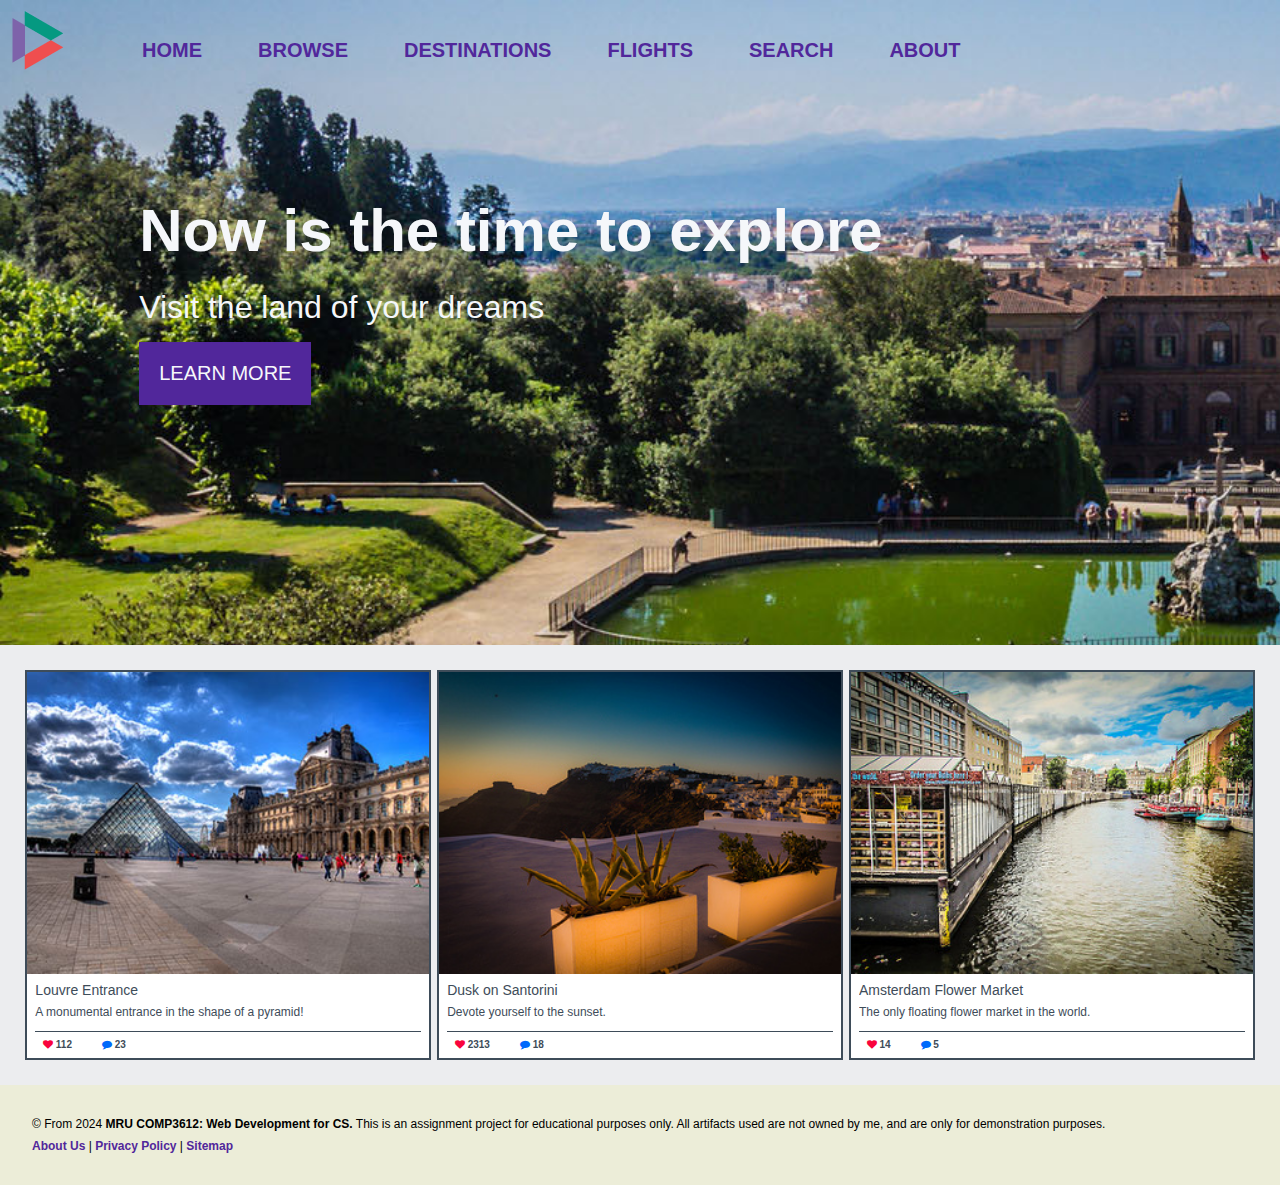
==== index.html @ 6ecb2676 "Initial commit" ====
<!DOCTYPE html>
<html lang="en">

<head>
    <meta charset="utf-8">
    <title>Assignment 1</title>
    <meta name="viewport" content="width=device-width, initial-scale=1.0" />
    <link href="https://fonts.googleapis.com/css2?family=Roboto+Condensed:wght@300;400;700&display=swap"
        rel="stylesheet">
    <link href="https://cdnjs.cloudflare.com/ajax/libs/font-awesome/4.7.0/css/font-awesome.min.css" rel='stylesheet'>
    <link rel="stylesheet" href="./style.css" />
</head>

<body>
    <div class="header-main-container index">
        <header class="header">
            <div class="logo"><a href="index.html"></a></div>
            <nav>
                <ul>
                    <li><a href="index.html">HOME</a></li>
                    <li><a href="#">BROWSE</a></li>
                    <li><a href="#">DESTINATIONS</a></li>
                    <li><a href="#">FLIGHTS</a></li>
                    <li><a href="#">SEARCH</a></li>
                    <li><a href="#">ABOUT</a></li>
                </ul>
            </nav>
        </header>

        <main class="hero">
            <h1>Now is the time to explore</h1>
            <div class="CTA">Visit the land of your dreams</div>
            <div class="button learn"><a href="#"> LEARN MORE </a></div>
        </main>
    </div>
    <div class="cards-container">
        <section id="cards">
            <a href="travel-1.html" class="card one">
                <img src="./images/1-small.jpg" alt="Image of a pyramid shaped entrance">
                <div class="context">
                    <div class="information">
                        <div class="title">
                            Louvre Entrance
                        </div>
                        <div class="excerpt">
                            <p>A monumental entrance in the shape of a pyramid!</p>
                        </div>
                    </div>
                    <div class="interactions">
                        <span class="likes">
                            <span class="fa fa-heart"></span>
                            <span class="count">112</span>
                        </span>
                        <span class="comments">
                            <span class="fa fa-comment"></span>
                            <span class="count">23</span>
                        </span>
                    </div>
                </div>
            </a>
            <a href="travel-2.html" class="card two">
                <img src="./images/2-small.jpg" alt="Image of alot of houses">
                <div class="context">
                    <div class="information">
                        <div class="title">
                            Dusk on Santorini
                        </div>
                        <div class="excerpt">
                            <p>Devote yourself to the sunset.</p>
                        </div>
                    </div>
                    <div class="interactions">
                        <span class="likes">
                            <span class="fa fa-heart"></span>
                            <span class="count">2313</span>
                        </span>
                        <span class="comments">
                            <span class="fa fa-comment"></span>
                            <span class="count">18</span>
                        </span>
                    </div>
                </div>
            </a>
            <a href="travel-3.html" class="card three">
                <img src="./images/3-small.jpg" alt="Image of Amsterdam's floating flower market">
                <div class="context">
                    <div class="information">
                        <div class="title">
                            Amsterdam Flower Market
                        </div>
                        <div class="excerpt">
                            <p>The only floating flower market in the world.</p>
                        </div>
                    </div>
                    <div class="interactions">
                        <span class="likes">
                            <span class="fa fa-heart"></span>
                            <span class="count">14</span>
                        </span>
                        <span class="comments">
                            <span class="fa fa-comment"></span>
                            <span class="count">5</span>
                        </span>
                    </div>
                </div>
            </a>
        </section>
    </div>

    <footer>
        <p>&copy; From 2024 <span>MRU COMP3612: Web Development for CS.</span> This is an assignment project for
            educational purposes only. All artifacts used are not owned by me, and are only for demonstration purposes.
        </p>
        <div class="links">
            <p>
                <a href="#">About Us</a> | <a href="#">Privacy Policy</a> | <a href="#">Sitemap</a>
            </p>
        </div>
    </footer>
</body>

</html>
---- style.css ----
:root {
    --color-link-default: #51279B;
    --color-link-hover: #8662C7;
    --color-button-default: #51279B;
    --color-button-hover: #8662C7;
    --color-button-text: #F5F7FA;
    --color-card-default: white;
    --color-card-hover: #ECEDD8;
    --color-text-light: #F5F7FA;
    --color-text-dark: #3E4C59;
    --color-border: #3E4C59;
    --color-default-background: #ECEDEF;
    --color-footer-background: #ECEDD8;
    --font-size-small: 10px;
    --font-size-medium: 12px;
    --font-size-large: 14px;

    /*These are the sizes that got my home looking closer to the one in the Assignment specs*/
    --font-size-larger: 20px; /*Header Links and Button*/
    --font-size-largest: 32px; /*CTA in home*/
    --font-size-Large: 60px; /*Title in home*/

    --font-weight-normal: 400;
    --font-weight-bold: 600;
    --font-weight-bolder: 800;
}

footer {
    display: flex;
    flex-direction: column;
    padding: 2em;
    row-gap: 0.5em;
    background-color: var(--color-footer-background);
}

footer .links {
    display: flex;
    flex-direction: row;
}

footer>p {
    font-size: var(--font-size-medium);
}

footer>.links {
    font-size: var(--font-size-medium);
}

footer span,
footer a {
    font-weight: var(--font-weight-bold);
}

* {
    box-sizing: border-box;
    padding: 0;
    margin: 0;
    list-style: none;
}

a {
    text-decoration: none;
}

body {
    font-family: Arial, Helvetica, sans-serif;
    font-weight: var(--font-weight-normal);
    background-color: var(--color-default-background);
}

img {
    object-fit: cover;
    width: 100%;
    height: auto;
}

.header-main-container {
    background-repeat: no-repeat;
    background-size: cover;
    background-attachment: fixed;
}

.header-main-container.index {
    display: flex;
    flex-direction: column;
    background-image: url(./images/florence.jpg);
}

.header-main-container.first {
    background-image: url(./images/travel-1-background.png);
}

.header-main-container.second {
    background-image: url(./images/travel-2-background.png);
}

.header-main-container.third {
    background-image: url(./images/travel-3-background.png);
}

footer a:link,
nav a:link {
    color: var(--color-link-default);
}

footer a:hover,
nav a:hover {
    color: var(--color-link-hover);
}

header,
header nav ul {
    display: flex;
    flex-direction: row;
    gap: 2.8em;
}

header {
    align-items: center;
    font-size: var(--font-size-larger);
    font-weight: 600;
    height: auto;
    padding: 0.5em;
    gap: 2.6em;
}

header nav ul {
    flex-wrap: wrap;
}

header .logo {
    background-image: url(./images/logo.png);
    background-repeat: no-repeat;
    min-width: 80px;
    min-height: 80px;
}

.hero {
    display: flex;
    flex-direction: column;
    padding: 6em 8.7em 15em 8.7em;
}

.hero * {
    color: var(--color-text-light);
}

.hero h1 {
    font-size: var(--font-size-Large);
    font-weight: var(--font-weight-bolder);
    margin-bottom: 0.4em;
}

.hero .CTA {
    font-size: var(--font-size-largest);
    font-weight: var(--font-weight-normal);
    margin-bottom: 0.5em;
}

.button a:link {
    display: inline-block;
    font-size: var(--font-size-larger);
    background-color: var(--color-button-default);
    text-align: center;
    padding: 1em;
}

.button a:hover {
    background-color: var(--color-button-hover);
}

.button.learn a {
    color: var(--color-text-light);
}

.information *,
.interactions .count {
    color: var(--color-text-dark);
}

.cards-container {
    display: grid;
    grid-template-columns: repeat(10, 1fr);
    grid-template-rows: repeat(1, 1fr);
    padding: 1%;
}

/* got this "hack" to prevent the last div element from warping to the 
next line from gpt, i just asked it why my div element was going to the next line, and 
it told me the whitespace between the div elements was getting printed. It gave me 
an aswer of putting comments between each div element, or setting font-size to 0.
Since the question requires that I use a display of inline-block, I just accepted this was 
the only way to do it, and just chose the later. */
#cards {
    grid-column: 1 / span 10;
    grid-row: 1;
    padding: 1%;
    font-size: 0;
    background-color: var(--color-image-background);
}

.card {
    display: inline-block;
    margin-right: 0.5%;
    width: calc(33.33% - 1%/3);
    border: 2px solid var(--color-border);
    background-color: var(--color-card-default);
    min-height: 100% !important;
    max-height: 100% !important;
}

.card:last-child {
    margin-right: 0;
}

.card:hover {
    background-color: var(--color-card-hover);
}

/* wanted to give the image a hover effect, so i just changed the opacity. 
I got the transition part from gpt*/
.card:hover > img {
    opacity: 80%;
    transition: opacity 0.3s ease;
}

.card .information .title {
    font-size: var(--font-size-large);
    font-weight: var(--font-weight-normal);
    margin-bottom: 0.5em;
}

.card .information .excerpt {
    font-size: var(--font-size-medium);
    font-weight: var(--font-weight-normal);
    margin-bottom: 1em;
}

.card .interactions {
    font-size: var(--font-size-small);
}

.interactions {
    display: flex;
    justify-content: left;
    align-items: center;
    padding: 2% 2% 2% 2%;
    gap: 3em;
    border-top: 1px solid var(--color-border)
}

.interactions>span {
    font-weight: var(--font-weight-bolder);
}

.likes .fa.fa-heart {
    color: #F9033D
}

.comments .fa.fa-comment {
    color: #0069fb;
}

.page {
    margin: 0;
    display: grid;
    grid-template: repeat(10, 1fr) / repeat(10, 1fr);
    max-width: 100%;
    max-height: 100%; 
    padding: 1%;
    gap: 1%;
}

.page>.image-container {
    grid-row: 1 / span 7;
    grid-column: 2 / span 5;
    padding: 0.5%;
    background-color: var(--color-default-background);
    border: 2px solid var(--color-border);
}

.image-container>img {
    max-width: 100%;
    max-height: 100%;
    padding: 0.5%;
}

.information-container,
.context {
    display: flex;
    flex-direction: column;
}

.page>.information-container {
    grid-row: 1 / span 7;
    grid-column: 7 / span 4;
    background-color: white;
    border: 1px solid var(--color-border);
    max-height: 100%;
}

.context {
    flex: 1;
    max-height: 100%;
    padding: 2% 2% 0 2%;
}

/*Played around with the description getting longer, and having a vertical scrolling*/
.information {
    flex: 1;        
    overflow-y: auto;
}

.information * {
    color: var(--color-text-dark);
}

.page .information .title {
    font-size: var(--font-size-larger);
    margin-bottom: 0.1em;
}

.information .location > span{
    display: inline-block;
    font-size: var(--font-size-large);
    margin-bottom: 1em;
}

.location .fa.fa-map-marker {
    color: red;
}

.information .excerpt {
    font-size: var(--font-size-larger);
    font-weight: var(--font-weight-bold);
    margin-bottom: 0.5em;
}

.information .description>p {
    font-size: var(--font-size-large);
}

.related>div {
    background-color: var(--color-default-background);
    border: 2px solid var(--color-border);
    border-radius: 3px;
}

.related {
    grid-row: 8 / span 3;
    grid-column: 2 / span 8;
    display: flex;
    flex-direction: row;
    justify-content: center;
    align-items: normal;
    margin-bottom: 0.5%;
    background-color: transparent;
    gap: 1%;
}

.related>div>img {
    object-fit: cover;
    padding: 0.5%;
}
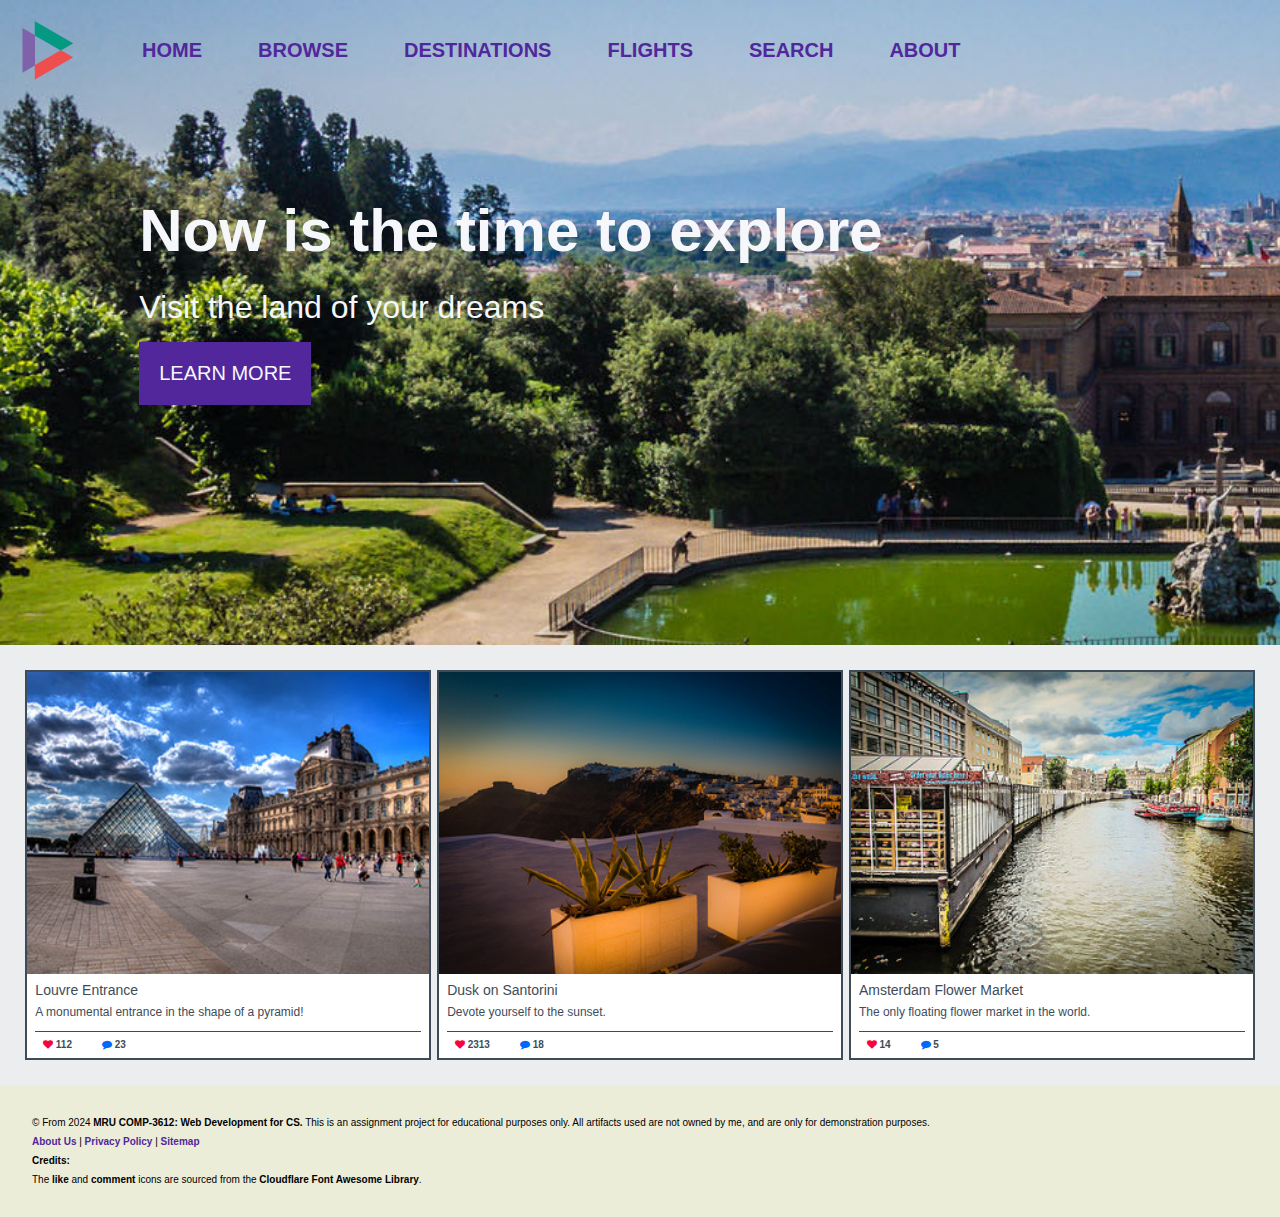
==== commit 3db8c1b3: "fourth commit" ====
--- a/index.html
+++ b/index.html
@@ -5,8 +5,6 @@
     <meta charset="utf-8">
     <title>Assignment 1</title>
     <meta name="viewport" content="width=device-width, initial-scale=1.0" />
-    <link href="https://fonts.googleapis.com/css2?family=Roboto+Condensed:wght@300;400;700&display=swap"
-        rel="stylesheet">
     <link href="https://cdnjs.cloudflare.com/ajax/libs/font-awesome/4.7.0/css/font-awesome.min.css" rel='stylesheet'>
     <link rel="stylesheet" href="./style.css" />
 </head>
@@ -30,12 +28,12 @@
         <main class="hero">
             <h1>Now is the time to explore</h1>
             <div class="CTA">Visit the land of your dreams</div>
-            <div class="button learn"><a href="#"> LEARN MORE </a></div>
+            <div class="button"><a href="#"> LEARN MORE </a></div>
         </main>
     </div>
-    <div class="cards-container">
-        <section id="cards">
-            <a href="travel-1.html" class="card one">
+    <section class="cards-container">
+        <div id="cards">
+            <a href="travel-1.html" class="card">
                 <img src="./images/1-small.jpg" alt="Image of a pyramid shaped entrance">
                 <div class="context">
                     <div class="information">
@@ -58,7 +56,7 @@
                     </div>
                 </div>
             </a>
-            <a href="travel-2.html" class="card two">
+            <a href="travel-2.html" class="card">
                 <img src="./images/2-small.jpg" alt="Image of alot of houses">
                 <div class="context">
                     <div class="information">
@@ -81,7 +79,7 @@
                     </div>
                 </div>
             </a>
-            <a href="travel-3.html" class="card three">
+            <a href="travel-3.html" class="card">
                 <img src="./images/3-small.jpg" alt="Image of Amsterdam's floating flower market">
                 <div class="context">
                     <div class="information">
@@ -104,18 +102,18 @@
                     </div>
                 </div>
             </a>
-        </section>
-    </div>
+        </div>
+    </section>
 
     <footer>
-        <p>&copy; From 2024 <span>MRU COMP3612: Web Development for CS.</span> This is an assignment project for
+        <p>&copy; From 2024 <span>MRU COMP-3612: Web Development for CS.</span> This is an assignment project for
             educational purposes only. All artifacts used are not owned by me, and are only for demonstration purposes.
         </p>
-        <div class="links">
-            <p>
-                <a href="#">About Us</a> | <a href="#">Privacy Policy</a> | <a href="#">Sitemap</a>
-            </p>
-        </div>
+        <p><a href="#">About Us</a> | <a href="#">Privacy Policy</a> | <a href="#">Sitemap</a></p>
+        <h4>Credits:</h4>
+        <p>The <span>like</span> and <span>comment</span> icons are sourced from the <span>Cloudflare Font Awesome
+                Library</span>.
+        </p>
     </footer>
 </body>
 
--- a/style.css
+++ b/style.css
@@ -18,7 +18,7 @@
     /*These are the sizes that got my home looking closer to the one in the Assignment specs*/
     --font-size-larger: 20px; /*Header Links and Button*/
     --font-size-largest: 32px; /*CTA in home*/
-    --font-size-Large: 60px; /*Title in home*/
+    --font-size-banner: 60px; /*Title in home*/
 
     --font-weight-normal: 400;
     --font-weight-bold: 600;
@@ -33,17 +33,8 @@
     background-color: var(--color-footer-background);
 }
 
-footer .links {
-    display: flex;
-    flex-direction: row;
-}
-
-footer>p {
-    font-size: var(--font-size-medium);
-}
-
-footer>.links {
-    font-size: var(--font-size-medium);
+footer>* {
+    font-size: var(--font-size-small);
 }
 
 footer span,
@@ -71,7 +62,7 @@
 img {
     object-fit: cover;
     width: 100%;
-    height: auto;
+    height: 100%;
 }
 
 .header-main-container {
@@ -118,21 +109,22 @@
 header {
     align-items: center;
     font-size: var(--font-size-larger);
-    font-weight: 600;
+    font-weight: var(--font-weight-bold);
     height: auto;
     padding: 0.5em;
     gap: 2.6em;
 }
 
-header nav ul {
+nav ul {
     flex-wrap: wrap;
 }
 
-header .logo {
+.logo {
     background-image: url(./images/logo.png);
     background-repeat: no-repeat;
-    min-width: 80px;
-    min-height: 80px;
+    background-position: center;
+    width: 80px;
+    height: 80px;
 }
 
 .hero {
@@ -146,7 +138,7 @@
 }
 
 .hero h1 {
-    font-size: var(--font-size-Large);
+    font-size: var(--font-size-banner);
     font-weight: var(--font-weight-bolder);
     margin-bottom: 0.4em;
 }
@@ -169,7 +161,7 @@
     background-color: var(--color-button-hover);
 }
 
-.button.learn a {
+.button a {
     color: var(--color-text-light);
 }
 
@@ -253,11 +245,11 @@
     font-weight: var(--font-weight-bolder);
 }
 
-.likes .fa.fa-heart {
+.fa.fa-heart {
     color: #F9033D
 }
 
-.comments .fa.fa-comment {
+.fa.fa-comment {
     color: #0069fb;
 }
 
@@ -305,7 +297,7 @@
     padding: 2% 2% 0 2%;
 }
 
-/*Played around with the description getting longer, and having a vertical scrolling*/
+/*Played around with the information getting longer, and having a vertical scrolling*/
 .information {
     flex: 1;        
     overflow-y: auto;
@@ -326,7 +318,7 @@
     margin-bottom: 1em;
 }
 
-.location .fa.fa-map-marker {
+.fa.fa-map-marker {
     color: red;
 }
 
@@ -361,4 +353,4 @@
 .related>div>img {
     object-fit: cover;
     padding: 0.5%;
-}+}
